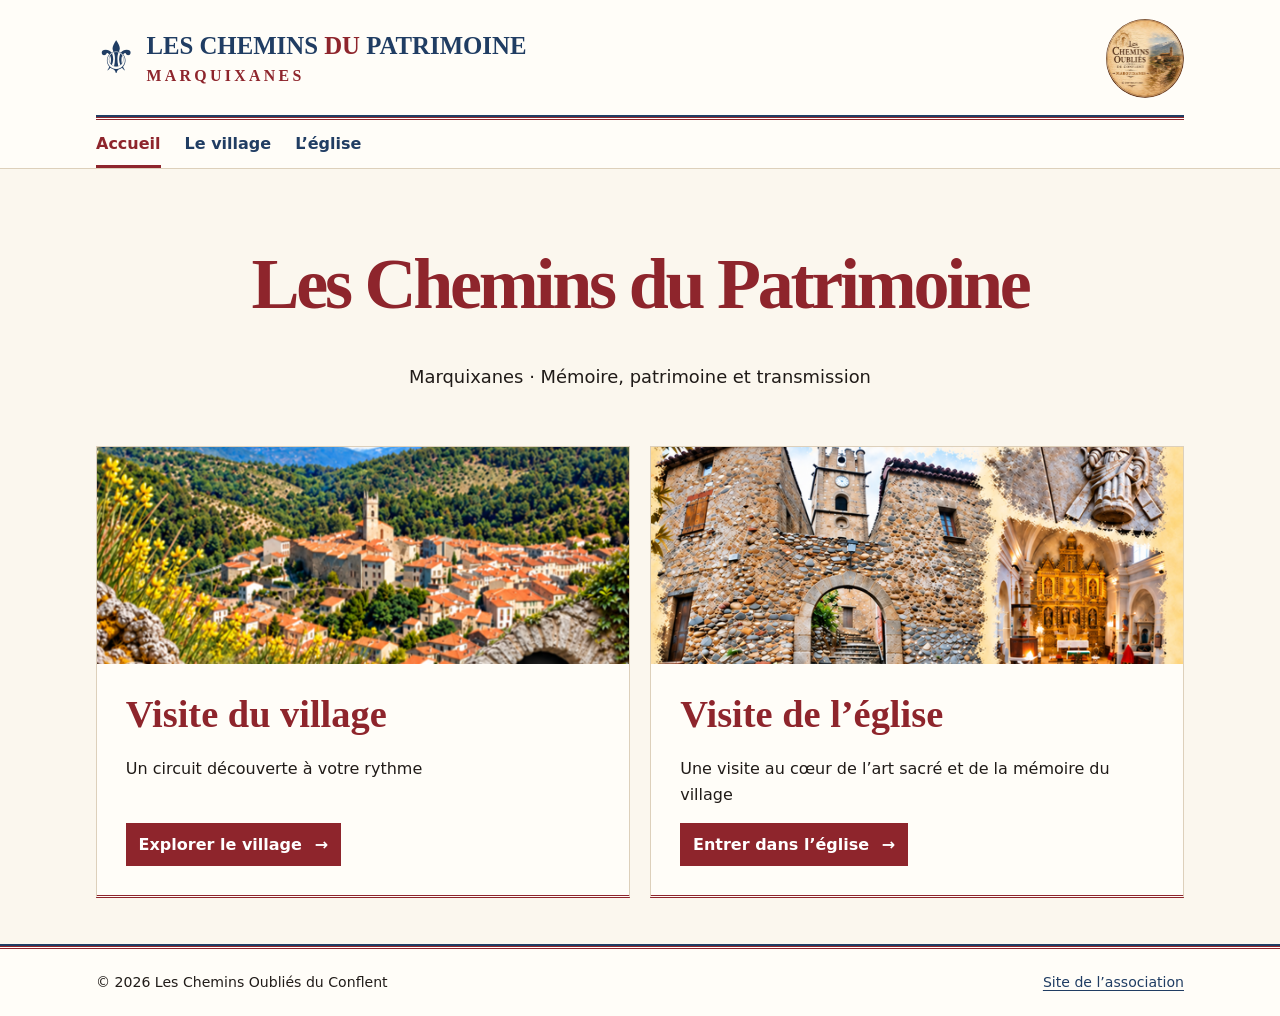
==== index.html @ 404df672 "Publier les deux parcours patrimoniaux de Marquixanes" ====
<!doctype html>
<html lang="fr">
<head>
<meta charset="utf-8">
<meta name="viewport" content="width=device-width, initial-scale=1">
<meta name="description" content="Deux parcours patrimoniaux à Marquixanes, dans le village et dans l’église Sainte-Eulalie et Sainte-Julie.">
<title>Accueil · Les Chemins du Patrimoine</title>
<link rel="icon" href="assets-logo.jpg">
<link rel="stylesheet" href="assets-site.css">
</head>
<body class="home">
<a class="skip" href="#contenu">Aller au contenu</a>
<header class="site-header">
<div class="masthead wrap">
<a class="brand" href="index.html" aria-label="Les Chemins du Patrimoine, accueil"><span aria-hidden="true" class="lys">⚜</span><span>Les Chemins <em>du</em> Patrimoine<small>Marquixanes</small></span></a>
<img class="logo" src="assets-logo.jpg" alt="Les Chemins Oubliés du Conflent">
</div>
<nav class="main-nav wrap" aria-label="Navigation principale"><a href="index.html" aria-current="page">Accueil</a><a href="village.html">Le village</a><a href="eglise.html">L’église</a></nav>
</header>
<main id="contenu" class="wrap">

<section class="intro home-intro">
<h1>Les Chemins du Patrimoine</h1>
<p>Marquixanes · Mémoire, patrimoine et transmission</p>
</section>
<div class="routes">
<a class="route" href="village.html">
<img class="route-photo village-photo" src="assets-accueil-village.png" alt="Vue de Marquixanes et de son clocher dans la vallée" loading="lazy">
<div><h2>Visite du village</h2><p>Un circuit découverte à votre rythme</p><span class="cta">Explorer le village <span aria-hidden="true">→</span></span></div>
</a>
<a class="route" href="eglise.html">
<img class="route-photo church-photo" src="assets-accueil-eglise.png" alt="Montage du portail, du clocher et du retable de l’église" loading="lazy">
<div><h2>Visite de l’église</h2><p>Une visite au cœur de l’art sacré et de la mémoire du village</p><span class="cta">Entrer dans l’église <span aria-hidden="true">→</span></span></div>
</a>
</div>
</main>
<footer><div class="wrap"><span>© 2026 Les Chemins Oubliés du Conflent</span><a href="https://www.cheminsconflent.com/marquixanes-au-fil-du-temps">Site de l’association</a></div></footer>
</body>
</html>
---- assets-site.css ----
:root{--paper:#fbf7ee;--white:#fffdf8;--red:#8e252c;--blue:#203d63;--ink:#201b18;--line:#ddd0bb;--muted:#584e45;color:var(--ink);background:var(--paper);font:1rem/1.58 system-ui,sans-serif}
*{box-sizing:border-box}
body{margin:0}
a{color:var(--blue);text-underline-offset:.21em}
a:hover{color:var(--red)}
:focus-visible{outline:3px solid var(--blue);outline-offset:4px}
img{display:block;max-width:100%}
h1,h2,h3{font-family:Georgia,serif;color:var(--red);line-height:1.17;margin:0 0 .5em}
h1{font-size:clamp(2.35rem,6vw,4.5rem);letter-spacing:-.045em;text-wrap:balance}
h2{font-size:clamp(1.65rem,3vw,2.4rem)}
h3{font-size:clamp(1.24rem,2.6vw,1.7rem)}
p{margin:0 0 1em}
.wrap{width:min(100% - 2rem,68rem);margin-inline:auto}
.skip{position:absolute;z-index:3;left:1rem;top:1rem;background:white;padding:.6rem;transform:translateY(-200%)}
.skip:focus{transform:none}
.site-header{background:var(--white);border-bottom:1px solid var(--line)}
.masthead{display:flex;align-items:center;justify-content:space-between;gap:1rem;padding-block:1.2rem}
.brand{display:flex;align-items:center;gap:.65rem;color:var(--blue);font:bold clamp(.96rem,3.1vw,1.55rem)/1.12 Georgia,serif;text-transform:uppercase;text-decoration:none}
.brand em,.brand small{color:var(--red);font-style:normal}
.brand small{display:block;font-size:.64em;letter-spacing:.21em;margin-top:.5rem}
.lys{font:1.8em/1 Georgia,serif}
.logo{width:clamp(3.2rem,9vw,4.9rem);aspect-ratio:1;object-fit:cover;border-radius:50%}
.main-nav{display:flex;gap:1.5rem;border-top:3px double var(--red);box-shadow:0 -2px var(--blue)}
.main-nav a{display:inline-flex;align-items:center;min-height:3rem;text-decoration:none;font-weight:650}
.main-nav [aria-current]{color:var(--red);box-shadow:inset 0 -3px var(--red)}
main{padding-bottom:3rem}
.intro{padding-block:clamp(2.3rem,6vw,4.6rem) 1.7rem}
.intro p{max-width:40rem;font-size:1.12rem;color:var(--ink)}
.home-intro{text-align:center;padding-bottom:2.3rem}
.home-intro p{margin-inline:auto}
.routes{display:grid;grid-template-columns:repeat(2,minmax(0,1fr));gap:1.3rem}
.route{overflow:hidden;display:flex;flex-direction:column;background:var(--white);border:1px solid var(--line);border-bottom:3px double var(--red);text-decoration:none;color:var(--ink)}
.route:hover{border-color:var(--red);color:var(--ink)}
.route-photo{width:100%;aspect-ratio:2.45;object-fit:cover}
.village-photo{object-position:50% 44%}
.church-photo{object-position:50% 48%}
.route div{display:flex;flex-direction:column;align-items:flex-start;flex:1;padding:clamp(1.1rem,3vw,1.8rem)}
.cta{display:inline-block;margin-top:auto;padding:.56rem .8rem;background:var(--red);color:white;font-weight:650}
.cta span{padding-left:.45rem}
section+section{margin-top:2.4rem}
.intro+section{margin-top:0}
iframe{display:block;width:100%;height:clamp(23rem,64vh,39rem);border:1px solid var(--line);background:var(--white)}
.map-actions,.notice-nav{display:flex;flex-wrap:wrap;gap:.35rem 1.3rem;margin-block:.6rem 0}
.map-actions a,.notice-nav a{display:inline-flex;align-items:center;min-height:2.75rem}
.repere-index{margin:0 0 1.5rem;padding:0;list-style:none;display:grid;grid-template-columns:repeat(2,minmax(0,1fr));gap:.45rem .85rem}
.repere-index a{display:flex;align-items:center;gap:.75rem;min-height:3rem;padding:.42rem .66rem;background:var(--white);border:1px solid var(--line);text-decoration:none}
.repere-index a:hover{border-color:var(--red)}
.num{display:inline-grid;place-items:center;flex:0 0 auto;min-width:1.95rem;height:1.95rem;padding-inline:.22rem;border-radius:50%;background:var(--red);color:white;font:700 1rem/1 system-ui,sans-serif}
.notices{display:grid;gap:1.5rem}
.notice{padding:clamp(1rem,4vw,2.2rem);background:var(--white);border:1px solid var(--line);scroll-margin-top:.8rem}
.notice:target{border-color:var(--red);box-shadow:inset .23rem 0 var(--red)}
.notice h3{display:flex;align-items:center;gap:.75rem}
.notice p,.notice details{max-width:46rem}
.notice-nav{border-top:1px solid var(--line);padding-top:.55rem}
figure{margin:1.1rem 0}
figure>a{display:inline-block;max-width:100%}
.notice-image{max-height:46rem;width:auto;height:auto;object-fit:contain}
figcaption,.credits,.source-note{font-size:.91rem;color:var(--muted)}
.source-note{border-left:2px solid var(--red);padding-left:.8rem}
details{margin-bottom:.9rem}
summary{cursor:pointer;color:var(--blue);text-decoration:underline;text-underline-offset:.22em;padding-block:.35rem}
.church-plan{position:relative;width:min(100%,36rem);margin-inline:auto;background:var(--white)}
.church-plan img{width:100%;height:auto}
.hotspot{position:absolute;left:var(--x);top:var(--y);width:8%;min-width:24px;aspect-ratio:1;transform:translate(-50%,-50%);border-radius:50%;border:2px solid transparent}
.hotspot:hover,.hotspot:focus-visible{border-color:var(--red);background:#f6c76a60}
.credits{margin-top:1.8rem}
footer{border-top:3px double var(--red);box-shadow:0 -2px var(--blue);background:var(--white);padding-block:1.4rem}
footer .wrap{display:flex;justify-content:space-between;flex-wrap:wrap;gap:.5rem 1.5rem;font-size:.88rem}
@media(max-width:39rem){.routes,.repere-index{grid-template-columns:1fr}.home-intro{text-align:left}.home-intro p{margin-left:0}.notice-image{max-height:none}}
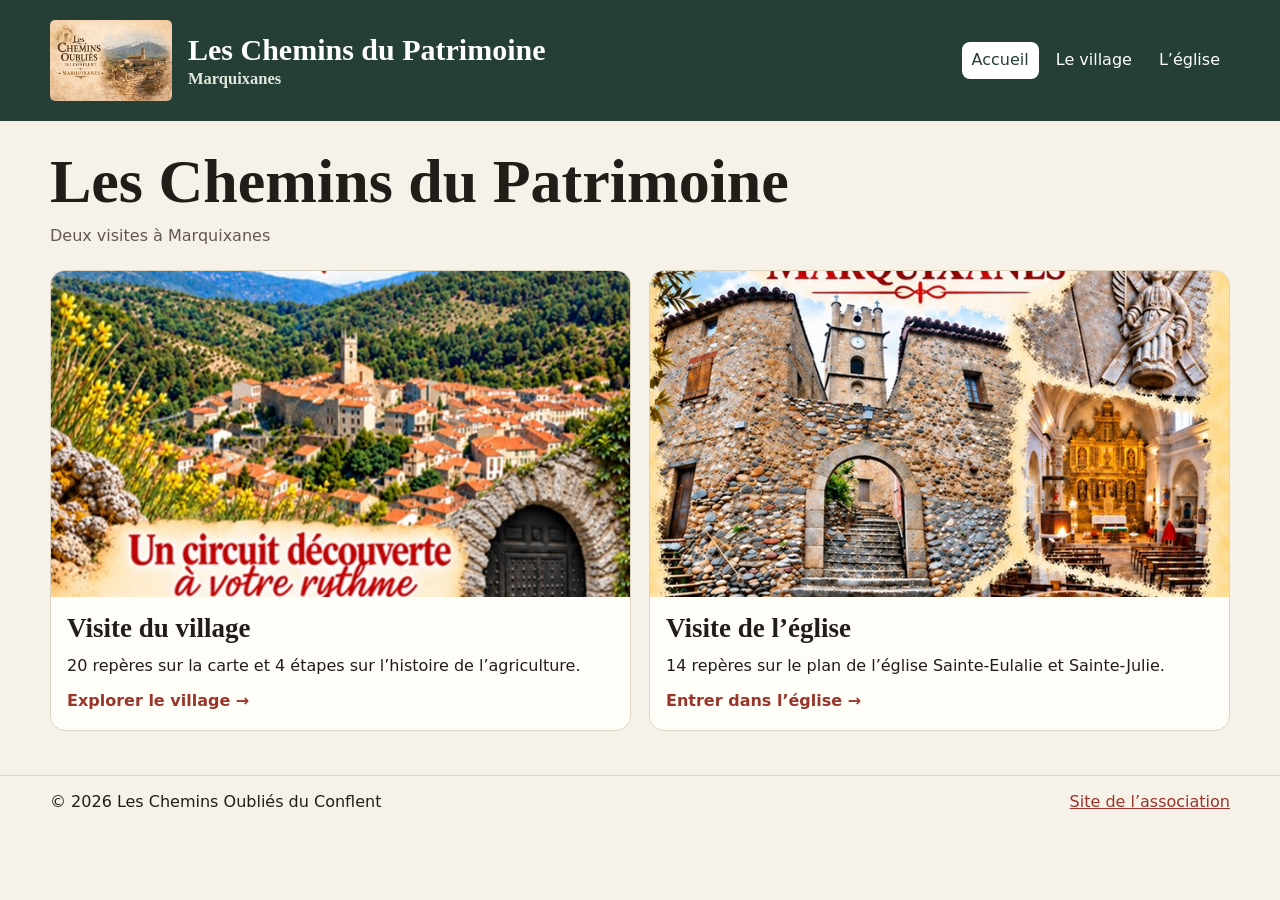
==== commit b5ec7510: "Publier les deux visites et le logo officiel" ====
--- a/index.html
+++ b/index.html
@@ -1,39 +1,211 @@
-<!doctype html>
-<html lang="fr">
-<head>
-<meta charset="utf-8">
-<meta name="viewport" content="width=device-width, initial-scale=1">
-<meta name="description" content="Deux parcours patrimoniaux à Marquixanes, dans le village et dans l’église Sainte-Eulalie et Sainte-Julie.">
-<title>Accueil · Les Chemins du Patrimoine</title>
-<link rel="icon" href="assets-logo.jpg">
-<link rel="stylesheet" href="assets-site.css">
-</head>
-<body class="home">
-<a class="skip" href="#contenu">Aller au contenu</a>
-<header class="site-header">
-<div class="masthead wrap">
-<a class="brand" href="index.html" aria-label="Les Chemins du Patrimoine, accueil"><span aria-hidden="true" class="lys">⚜</span><span>Les Chemins <em>du</em> Patrimoine<small>Marquixanes</small></span></a>
-<img class="logo" src="assets-logo.jpg" alt="Les Chemins Oubliés du Conflent">
-</div>
-<nav class="main-nav wrap" aria-label="Navigation principale"><a href="index.html" aria-current="page">Accueil</a><a href="village.html">Le village</a><a href="eglise.html">L’église</a></nav>
-</header>
-<main id="contenu" class="wrap">
-
-<section class="intro home-intro">
-<h1>Les Chemins du Patrimoine</h1>
-<p>Marquixanes · Mémoire, patrimoine et transmission</p>
-</section>
-<div class="routes">
-<a class="route" href="village.html">
-<img class="route-photo village-photo" src="assets-accueil-village.png" alt="Vue de Marquixanes et de son clocher dans la vallée" loading="lazy">
-<div><h2>Visite du village</h2><p>Un circuit découverte à votre rythme</p><span class="cta">Explorer le village <span aria-hidden="true">→</span></span></div>
-</a>
-<a class="route" href="eglise.html">
-<img class="route-photo church-photo" src="assets-accueil-eglise.png" alt="Montage du portail, du clocher et du retable de l’église" loading="lazy">
-<div><h2>Visite de l’église</h2><p>Une visite au cœur de l’art sacré et de la mémoire du village</p><span class="cta">Entrer dans l’église <span aria-hidden="true">→</span></span></div>
-</a>
-</div>
-</main>
-<footer><div class="wrap"><span>© 2026 Les Chemins Oubliés du Conflent</span><a href="https://www.cheminsconflent.com/marquixanes-au-fil-du-temps">Site de l’association</a></div></footer>
-</body>
-</html>+<!doctype html>
+<html lang="fr" data-mode="public">
+<head>
+<meta charset="utf-8">
+<meta name="viewport" content="width=device-width,initial-scale=1">
+<meta name="description" content="Deux visites patrimoniales à Marquixanes, dans le village et dans l’église Sainte-Eulalie et Sainte-Julie.">
+<title>Les Chemins du Patrimoine · Marquixanes</title>
+<style>
+:root{color-scheme:light;--ink:#211d18;--muted:#61584d;--paper:#f7f2e9;--white:#fffdf8;--line:#ded4c2;--accent:#98362b;--green:#253e36}
+*{box-sizing:border-box}body{margin:0;background:var(--paper);color:var(--ink);font:16px/1.55 system-ui,sans-serif}button,input,textarea{font:inherit}button,.link{cursor:pointer}button:focus-visible,input:focus-visible,textarea:focus-visible,summary:focus-visible,a:focus-visible{outline:3px solid #a66527;outline-offset:3px}[hidden]{display:none!important}
+header{background:var(--green);color:white;padding:20px 0}.bar,main{width:min(1180px,calc(100% - 36px));margin:auto}.bar{display:flex;align-items:center;justify-content:space-between;gap:12px;flex-wrap:wrap}.brand{font-family:Georgia,serif;font-size:clamp(22px,4vw,30px);font-weight:bold}.switch{display:flex;gap:7px}.switch button{background:transparent;color:white;border-color:#a5b6ab}.switch button[aria-pressed=true]{background:white;color:var(--green)}
+main{padding:28px 0 44px}.intro{margin-bottom:21px}h1,h2,h3,p{margin:0 0 10px}h1,h2,h3{font-family:Georgia,serif}h1{font-size:clamp(34px,7vw,62px);line-height:1.05}h2{font-size:27px;line-height:1.15}h3{font-size:20px}.muted,small{color:var(--muted)}.layout{display:grid;grid-template-columns:minmax(0,1.08fr) minmax(0,1fr);gap:20px;align-items:start}.panel{background:var(--white);border:1px solid var(--line);border-radius:15px;padding:16px;min-width:0}.map{position:relative;max-width:520px;margin:auto}.map>img{width:100%;height:auto;display:block;border-radius:8px}.pin{position:absolute;transform:translate(-50%,-50%);display:grid;place-items:center;width:30px;height:30px;padding:0;border:2px solid white;border-radius:50%;background:var(--green);color:white;font-weight:750;font-size:13px;box-shadow:0 1px 4px #0008}.pin[aria-current=true]{background:var(--accent);z-index:1;outline:2px solid var(--accent)}
+button,.link{border:1px solid var(--line);border-radius:8px;background:var(--white);color:var(--ink);padding:7px 11px}.primary{background:var(--green);color:white;border-color:var(--green)}.list{display:flex;gap:7px;flex-wrap:wrap;margin:0 0 16px}.list button[aria-current=true]{background:var(--accent);border-color:var(--accent);color:white}.content{white-space:pre-wrap;overflow-wrap:anywhere}.art{display:block;width:100%;max-height:520px;object-fit:contain;background:var(--paper);border-radius:9px;margin:12px 0}.reference{display:block;color:var(--green);margin:8px 0}audio{width:100%;margin:8px 0}details{margin:8px 0}summary{cursor:pointer}.actions{display:flex;gap:8px;flex-wrap:wrap;margin:10px 0}label{display:grid;gap:4px;margin:8px 0;font-weight:600}input,textarea{min-width:0;width:100%;border:1px solid var(--line);border-radius:8px;padding:7px 9px;background:white;color:var(--ink)}textarea{min-height:78px;resize:vertical}.coords{display:grid;grid-template-columns:1fr 1fr;gap:8px}.fileline{border-top:1px solid var(--line);padding-top:9px;margin-top:10px}.status{color:var(--green);min-height:1.6em}.toolbox{margin-bottom:16px}.toolbox label{max-width:520px}.edit-map{cursor:crosshair}.footer{margin-top:24px;color:var(--muted)}.danger{color:#842d23}.nav{justify-content:space-between}.legend{margin:0 0 9px}
+@media(max-width:740px){main{padding-top:20px}.layout{grid-template-columns:1fr}.bar,main{width:calc(100% - 24px)}.panel{padding:12px}.map{max-width:420px}.art{max-height:none}.pin{width:28px;height:28px}}
+fieldset{min-width:0;border:1px solid var(--line);border-radius:10px;margin:12px 0;padding:10px 12px}legend{font-weight:700}.listen{margin:12px 0;padding:10px 12px;background:var(--paper);border-radius:9px}.listen strong{display:block;margin-bottom:5px}.listen button{margin-right:8px}.listen audio{margin:4px 0}.map .pin{width:clamp(23px,4vw,31px);height:clamp(23px,4vw,31px)}.art{max-height:none;width:100%;object-fit:contain}.map>img:not([src]){min-height:140px}.pin{z-index:1}.pin[aria-current=true]{z-index:2}
+.agriculture{border:1px solid var(--line);background:var(--paper);border-radius:10px;padding:12px;margin-bottom:17px}.agriculture h2{font-size:21px}.agriculture .list{margin:9px 0 0}.agriculture button{flex:1 1 44%;text-align:left}.place-option{display:flex;align-items:center;gap:.55rem}.place-option input{width:auto}.map .pin{width:clamp(14px,2.9vw,25px);height:clamp(14px,2.9vw,25px);font-size:clamp(9px,1.5vw,12px);border-width:1px}.map .pin:not([aria-current=true]){background:#fffdf8;color:#253e36;border-color:#253e36}
+.brand{color:inherit;text-decoration:none}.brand small{display:block;color:#e1e9dc;font:inherit;font-size:.55em}.switch a{padding:6px 10px;color:white;border-radius:8px;text-decoration:none}.switch a[aria-current=page]{background:white;color:var(--green)}.routes{display:grid;grid-template-columns:repeat(2,minmax(0,1fr));gap:18px}.route{display:block;background:var(--white);border:1px solid var(--line);border-radius:15px;overflow:hidden;color:inherit;text-decoration:none}.route:hover strong{text-decoration:underline}.route img{display:block;width:100%;aspect-ratio:16/9;object-fit:cover}.route>div{padding:16px}.route strong,footer a,#umap a{color:var(--accent)}footer{border-top:1px solid var(--line);padding:14px 0}#card{scroll-margin-top:12px}@media(max-width:620px){.routes{grid-template-columns:1fr}}
+.brand{display:flex;align-items:center;gap:clamp(9px,2vw,16px);line-height:1.12}.brand-logo{display:block;flex:none;width:clamp(65px,12vw,122px);height:auto;border-radius:5px}.brand small{margin-top:4px}
+</style>
+</head>
+<body>
+<header><div class="bar"><a class="brand" href="#accueil"><img class="brand-logo" src="[data-uri]" alt="Les Chemins Oubliés du Conflent" width="420" height="280"><span>Les Chemins du Patrimoine <small>Marquixanes</small></span></a><nav class="switch" aria-label="Navigation principale"><a id="homeLink" href="#accueil">Accueil</a><a id="villageLink" href="#village">Le village</a><a id="egliseLink" href="#eglise">L’église</a></nav></div></header>
+<main>
+<section id="home">
+<div class="intro"><h1>Les Chemins du Patrimoine</h1><p class="muted">Deux visites à Marquixanes</p></div>
+<div class="routes">
+<a class="route" href="#village"><img src="[data-uri]